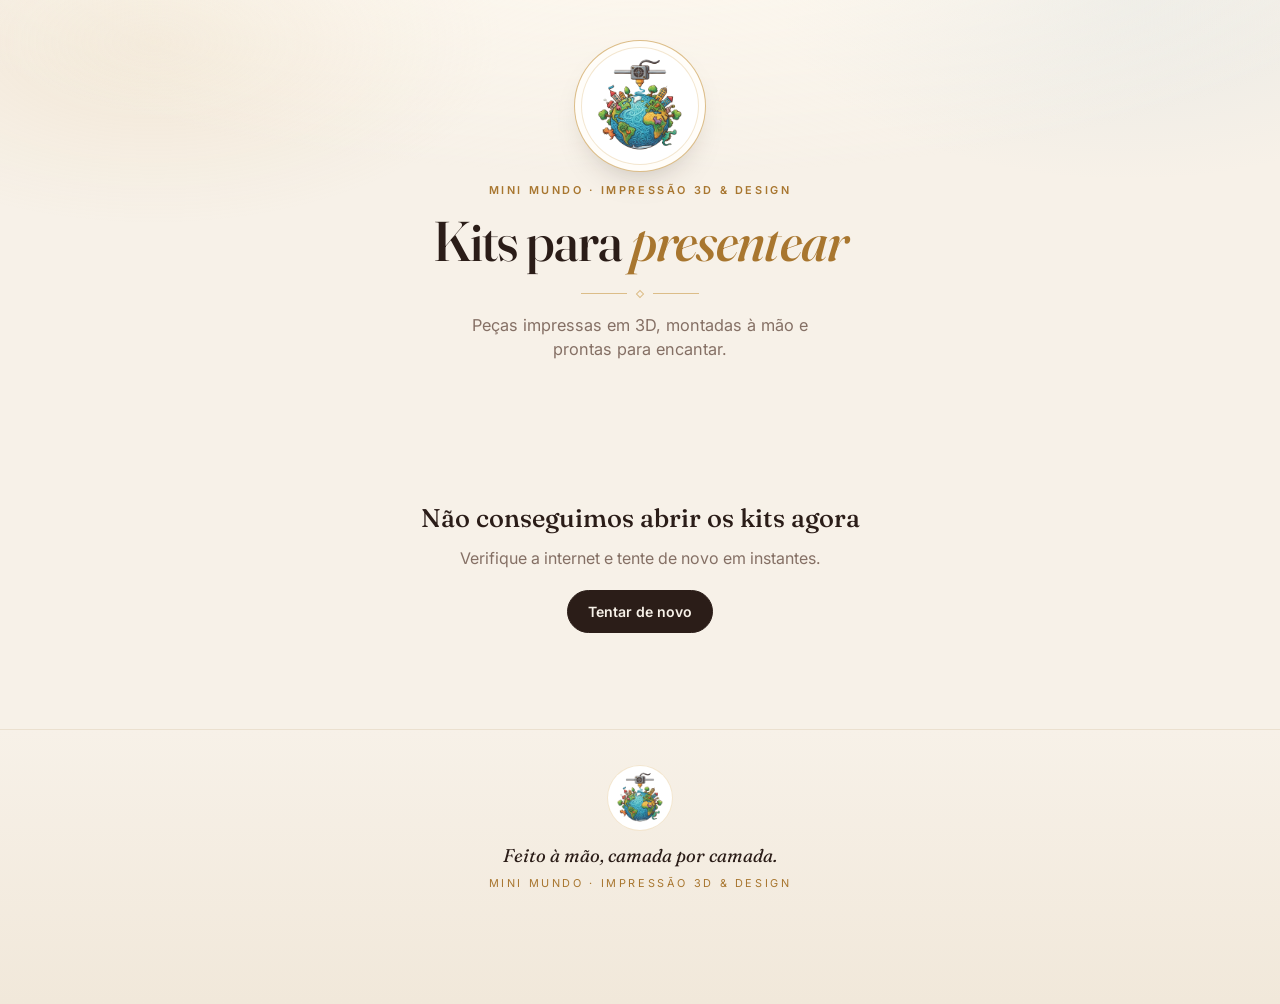
==== kits.html @ 67ff65b9 "kits" ====
<!DOCTYPE html>
<html lang="pt-br">
<head>
    <meta charset="UTF-8">
    <meta name="viewport" content="width=device-width, initial-scale=1, viewport-fit=cover">
    <title>Kits Mini Mundo | Presentes impressos em 3D</title>
    <meta name="description" content="Kits de presente e festa com peças impressas em 3D, montados à mão pela Mini Mundo. Veja as fotos, o que vem em cada kit e os preços.">
    <meta property="og:type" content="website">
    <meta property="og:title" content="Kits Mini Mundo">
    <meta property="og:description" content="Presentes e festas com peças impressas em 3D. Veja as fotos e os preços.">
    <meta property="og:image" content="https://minimundo.vivainteligente.net/logo.jpg">
    <meta name="theme-color" content="#f7f1e8">
    <link rel="icon" href="logo.png">
    <link rel="apple-touch-icon" href="apple-touch-icon.png">
    <link rel="preconnect" href="https://fonts.googleapis.com">
    <link rel="preconnect" href="https://fonts.gstatic.com" crossorigin>
    <link href="https://fonts.googleapis.com/css2?family=Fraunces:ital,opsz,wght@0,9..144,400;0,9..144,500;0,9..144,600;1,9..144,400;1,9..144,500&family=Inter:wght@400;500;600;700&display=swap" rel="stylesheet">
    <style>
        :root {
            --creme:#f7f1e8; --papel:#fffdf9; --cacau:#2b1d18; --cacau-2:#4a3329; --texto:#3d2e27; --suave:#857065;
            --ouro:#a8762f; --ouro-2:#dcbd88; --ouro-3:#f3e6cf; --linha:#ebe0cf; --verde:#2e6b4c; --verde-bg:#e4f1e9;
            --sombra:0 1px 2px rgba(43,29,24,.05), 0 18px 40px -18px rgba(43,29,24,.22);
            --serif:'Fraunces', Georgia, 'Times New Roman', serif; --sans:'Inter', system-ui, -apple-system, 'Segoe UI', sans-serif;
        }
        * { box-sizing:border-box; }
        html { -webkit-text-size-adjust:100%; text-size-adjust:100%; }
        body { margin:0; font-family:var(--sans); color:var(--texto); background:var(--creme); line-height:1.5; -webkit-font-smoothing:antialiased; overflow-x:clip; }
        img { display:block; max-width:100%; }
        button { font-family:inherit; }
        a { color:inherit; }

        /* Topo */
        .hero { position:relative; text-align:center; padding:calc(48px + env(safe-area-inset-top)) 20px 36px; background:
            radial-gradient(1200px 420px at 50% -120px, #fffaf1 0%, rgba(255,250,241,0) 70%),
            radial-gradient(500px 260px at 12% 10%, rgba(220,189,136,.18), transparent 70%),
            radial-gradient(500px 260px at 88% 0%, rgba(120,170,200,.10), transparent 70%); }
        .logo { width:116px; height:116px; margin:0 auto 18px; border-radius:50%; background:#fff; padding:8px; object-fit:contain; box-shadow:0 0 0 1px var(--ouro-3), 0 0 0 7px var(--papel), 0 0 0 8px var(--ouro-2), 0 16px 34px -12px rgba(43,29,24,.35); }
        .sobre { margin:0 0 14px; font-size:.68rem; font-weight:600; letter-spacing:.24em; text-transform:uppercase; color:var(--ouro); }
        .hero h1 { margin:0 auto; max-width:16ch; font-family:var(--serif); font-weight:500; font-size:clamp(2.1rem, 7vw, 3.5rem); line-height:1.04; letter-spacing:-.015em; color:var(--cacau); font-variation-settings:'opsz' 144; }
        .hero h1 em { font-style:italic; color:var(--ouro); }
        .divisor { display:flex; align-items:center; justify-content:center; gap:10px; margin:20px auto 16px; color:var(--ouro-2); }
        .divisor::before, .divisor::after { content:''; width:46px; height:1px; background:currentColor; }
        .divisor i { width:6px; height:6px; border:1px solid currentColor; transform:rotate(45deg); }
        .lead { margin:0 auto; max-width:36ch; font-size:1.02rem; color:var(--suave); }
        .hero-bt { display:flex; justify-content:center; flex-wrap:wrap; gap:10px; margin-top:24px; }
        .pilula { display:inline-flex; align-items:center; gap:8px; text-decoration:none; font-weight:600; font-size:.88rem; padding:12px 20px; border-radius:999px; border:1px solid var(--cacau); background:var(--cacau); color:var(--creme); transition:transform .15s, background .15s; }
        .pilula:hover { transform:translateY(-1px); background:var(--cacau-2); }
        .pilula.clara { background:transparent; color:var(--cacau); border-color:var(--ouro-2); }
        .pilula.clara:hover { background:var(--papel); }
        .pilula svg { width:18px; height:18px; flex-shrink:0; }

        /* Filtros */
        .filtros { position:sticky; top:0; z-index:20; background:rgba(247,241,232,.86); backdrop-filter:blur(12px); -webkit-backdrop-filter:blur(12px); border-bottom:1px solid transparent; transition:border-color .2s; }
        .filtros.colado { border-bottom-color:var(--linha); }
        .filtros-in { max-width:1180px; margin:0 auto; padding:12px 20px; display:flex; gap:8px; overflow-x:auto; scrollbar-width:none; }
        .filtros-in::-webkit-scrollbar { display:none; }
        .chip { flex-shrink:0; border:1px solid var(--linha); background:var(--papel); color:var(--cacau-2); font-size:.84rem; font-weight:600; padding:9px 16px; border-radius:999px; cursor:pointer; white-space:nowrap; transition:all .15s; }
        .chip:hover { border-color:var(--ouro-2); }
        .chip.on { background:var(--cacau); border-color:var(--cacau); color:var(--creme); }
        .chip small { font-weight:500; opacity:.7; margin-left:4px; }

        /* Kits */
        main { max-width:1180px; margin:0 auto; padding:22px 20px 40px; }
        .grade { display:grid; grid-template-columns:repeat(auto-fit, minmax(320px, 372px)); justify-content:center; gap:28px; }
        .grade > * { min-width:0; }
        .kit { background:var(--papel); border:1px solid var(--linha); border-radius:26px; overflow:hidden; box-shadow:var(--sombra); display:flex; flex-direction:column; transition:transform .25s, box-shadow .25s; scroll-margin-top:84px; }
        @media (hover:hover) { .kit:hover { transform:translateY(-3px); box-shadow:0 1px 2px rgba(43,29,24,.05), 0 26px 50px -20px rgba(43,29,24,.3); } }
        .kit.destaque { box-shadow:0 0 0 3px var(--ouro-2), var(--sombra); }
        .fotos { position:relative; aspect-ratio:1 / 1; background:var(--ouro-3); }
        .trilho { display:flex; height:100%; overflow-x:auto; scroll-snap-type:x mandatory; scrollbar-width:none; }
        .trilho::-webkit-scrollbar { display:none; }
        .foto { flex:0 0 100%; height:100%; scroll-snap-align:center; border:none; padding:0; background:none; cursor:zoom-in; }
        .foto img { width:100%; height:100%; object-fit:cover; }
        .sem-foto { display:flex; align-items:center; justify-content:center; height:100%; }
        .sem-foto img { width:44%; opacity:.9; }
        .selo { position:absolute; top:14px; left:14px; display:inline-flex; align-items:center; gap:7px; font-size:.72rem; font-weight:600; letter-spacing:.02em; padding:7px 12px; border-radius:999px; background:rgba(255,253,249,.92); backdrop-filter:blur(6px); -webkit-backdrop-filter:blur(6px); color:var(--ouro); box-shadow:0 2px 10px rgba(43,29,24,.12); }
        .selo::before { content:''; width:7px; height:7px; border-radius:50%; background:currentColor; }
        .selo.pronta { color:var(--verde); }
        .pontos { position:absolute; left:0; right:0; bottom:12px; display:flex; justify-content:center; gap:6px; pointer-events:none; }
        .pontos i { width:6px; height:6px; border-radius:50%; background:rgba(255,255,255,.6); box-shadow:0 0 0 1px rgba(43,29,24,.12); transition:all .2s; }
        .pontos i.on { width:18px; border-radius:6px; background:#fff; }
        .seta { position:absolute; top:50%; transform:translateY(-50%); width:38px; height:38px; border-radius:50%; border:none; background:rgba(255,253,249,.9); color:var(--cacau); display:none; align-items:center; justify-content:center; cursor:pointer; box-shadow:0 2px 10px rgba(43,29,24,.15); }
        .seta svg { width:18px; height:18px; }
        .seta.esq { left:12px; } .seta.dir { right:12px; }
        @media (hover:hover) { .fotos:hover .seta { display:flex; } }
        .corpo { padding:22px 22px 22px; display:flex; flex-direction:column; flex:1; }
        .cat { margin:0 0 6px; font-size:.68rem; font-weight:600; letter-spacing:.2em; text-transform:uppercase; color:var(--ouro); }
        .kit h2 { margin:0; font-family:var(--serif); font-weight:500; font-size:1.55rem; line-height:1.15; color:var(--cacau); letter-spacing:-.01em; }
        .desc { margin:10px 0 0; font-size:.93rem; color:var(--suave); }
        .vem { margin-top:18px; }
        .vem-rot { display:block; font-size:.68rem; font-weight:600; letter-spacing:.2em; text-transform:uppercase; color:var(--cacau-2); margin-bottom:10px; }
        .vem ul { list-style:none; margin:0; padding:0; display:grid; gap:9px; }
        .vem li { display:flex; align-items:center; gap:11px; font-size:.9rem; color:var(--texto); }
        .vem li img { width:38px; height:38px; border-radius:50%; object-fit:cover; flex-shrink:0; background:var(--ouro-3); box-shadow:0 0 0 1px var(--linha), 0 0 0 3px var(--papel); }
        .vem li b { font-family:var(--serif); font-weight:600; color:var(--ouro); margin-right:3px; }
        .rodape { margin-top:auto; padding-top:20px; }
        .rodape-in { border-top:1px solid var(--linha); padding-top:18px; display:flex; align-items:flex-end; justify-content:space-between; gap:14px; flex-wrap:wrap; }
        .preco { display:flex; flex-direction:column; gap:2px; }
        .preco s { font-size:.8rem; color:var(--suave); }
        .preco strong { font-family:var(--serif); font-weight:500; font-size:1.85rem; line-height:1; color:var(--cacau); font-variant-numeric:lining-nums; }
        .preco .consulta { font-family:var(--serif); font-style:italic; font-size:1.25rem; color:var(--cacau); }
        .economia { align-self:flex-start; margin-top:6px; font-size:.72rem; font-weight:600; color:var(--verde); background:var(--verde-bg); padding:4px 10px; border-radius:999px; }
        .acoes { display:flex; gap:8px; }
        .btn-pedir { display:inline-flex; align-items:center; justify-content:center; gap:8px; text-decoration:none; background:var(--cacau); color:var(--creme); font-weight:600; font-size:.9rem; padding:13px 20px; border-radius:999px; transition:background .15s, transform .15s; }
        .btn-pedir:hover { background:var(--cacau-2); transform:translateY(-1px); }
        .btn-pedir svg { width:18px; height:18px; }
        .btn-share { width:48px; height:48px; flex-shrink:0; border-radius:50%; border:1px solid var(--ouro-2); background:transparent; color:var(--cacau); display:inline-flex; align-items:center; justify-content:center; cursor:pointer; transition:background .15s; }
        .btn-share:hover { background:var(--ouro-3); }
        .btn-share svg { width:19px; height:19px; }

        /* Carregando, vazio e erro */
        .esqueleto { border-radius:26px; overflow:hidden; background:var(--papel); border:1px solid var(--linha); }
        .esqueleto div { background:linear-gradient(90deg, var(--ouro-3) 0%, #fbf4e8 50%, var(--ouro-3) 100%); background-size:200% 100%; animation:brilho 1.4s infinite linear; }
        .esqueleto .e-foto { aspect-ratio:1 / 1; }
        .esqueleto .e-linha { height:14px; margin:18px 22px 0; border-radius:8px; }
        .esqueleto .e-linha.curta { width:45%; margin-bottom:24px; }
        @keyframes brilho { to { background-position:-200% 0; } }
        .aviso { text-align:center; padding:56px 20px; color:var(--suave); }
        .aviso h3 { font-family:var(--serif); font-weight:500; font-size:1.6rem; color:var(--cacau); margin:0 0 8px; }
        .aviso p { margin:0 0 20px; }

        footer { text-align:center; padding:36px 20px calc(96px + env(safe-area-inset-bottom)); border-top:1px solid var(--linha); background:linear-gradient(var(--creme), #f1e8da); }
        footer img { width:64px; height:64px; margin:0 auto 12px; border-radius:50%; background:#fff; padding:5px; object-fit:contain; box-shadow:0 0 0 1px var(--ouro-3); }
        footer .frase { font-family:var(--serif); font-style:italic; font-size:1.15rem; color:var(--cacau); margin:0 0 6px; }
        footer .marca { font-size:.68rem; letter-spacing:.24em; text-transform:uppercase; color:var(--ouro); margin:0; }
        footer .links { display:flex; justify-content:center; gap:18px; margin-top:16px; font-size:.86rem; font-weight:600; }
        footer .links a { text-decoration:none; color:var(--cacau-2); border-bottom:1px solid var(--ouro-2); padding-bottom:1px; }

        .zap-flutuante { position:fixed; right:18px; bottom:calc(18px + env(safe-area-inset-bottom)); z-index:30; width:58px; height:58px; border-radius:50%; background:#25d366; color:#fff; display:flex; align-items:center; justify-content:center; box-shadow:0 10px 26px -6px rgba(37,211,102,.55), 0 2px 6px rgba(0,0,0,.15); transition:transform .15s; }
        .zap-flutuante:hover { transform:scale(1.05); }
        .zap-flutuante svg { width:30px; height:30px; }
        .zap-flutuante[hidden] { display:none; }
        .toast { position:fixed; left:50%; bottom:calc(92px + env(safe-area-inset-bottom)); transform:translate(-50%, 20px); background:var(--cacau); color:var(--creme); font-size:.88rem; font-weight:500; padding:12px 20px; border-radius:999px; opacity:0; pointer-events:none; transition:all .25s; z-index:40; white-space:nowrap; }
        .toast.on { opacity:1; transform:translate(-50%, 0); }

        @media (max-width:640px) {
            .hero { padding-top:calc(36px + env(safe-area-inset-top)); padding-bottom:28px; }
            .logo { width:96px; height:96px; }
            .filtros-in { padding:10px 16px; }
            main { padding:18px 16px 32px; }
            .grade { grid-template-columns:minmax(0, 1fr); gap:20px; }
            .corpo { padding:20px 18px 18px; }
            .kit h2 { font-size:1.4rem; }
            .acoes { width:100%; }
            .btn-pedir { flex:1; }
        }
        @media (prefers-reduced-motion:reduce) { *, *::before, *::after { transition:none !important; animation:none !important; scroll-behavior:auto !important; } }
    </style>
</head>
<body>
    <header class="hero">
        <img class="logo" src="logo.png" alt="Mini Mundo" onerror="this.src='logo.jpg'">
        <p class="sobre">Mini Mundo · Impressão 3D &amp; Design</p>
        <h1 id="titulo">Kits para <em>presentear</em></h1>
        <div class="divisor" aria-hidden="true"><i></i></div>
        <p class="lead" id="texto">Peças impressas em 3D, montadas à mão e prontas para encantar.</p>
        <div class="hero-bt" id="hero-bt"></div>
    </header>
    <nav class="filtros" id="filtros" aria-label="Filtrar kits" hidden><div class="filtros-in" id="filtros-in"></div></nav>
    <main>
        <div class="grade" id="grade">
            <div class="esqueleto"><div class="e-foto"></div><div class="e-linha"></div><div class="e-linha curta"></div></div>
            <div class="esqueleto"><div class="e-foto"></div><div class="e-linha"></div><div class="e-linha curta"></div></div>
            <div class="esqueleto"><div class="e-foto"></div><div class="e-linha"></div><div class="e-linha curta"></div></div>
        </div>
        <div class="aviso" id="aviso" hidden></div>
    </main>
    <footer>
        <img src="logo.png" alt="" onerror="this.src='logo.jpg'">
        <p class="frase">Feito à mão, camada por camada.</p>
        <p class="marca">Mini Mundo · Impressão 3D &amp; Design</p>
        <div class="links" id="rodape-links"></div>
    </footer>
    <a class="zap-flutuante" id="zap-flutuante" target="_blank" rel="noopener" aria-label="Falar no WhatsApp" hidden></a>
    <div class="toast" id="toast" role="status" aria-live="polite"></div>

<script src="galeria.js?v=5.6.0"></script>
<script>
    // Página de kits para clientes. Os dados vêm do servidor (ação pública "kits_publicos"): só nome,
    // texto, preço, fotos e peças de cada kit. Para testar: localStorage.setItem('mm_api_url', 'http://localhost:8100/mmapi/api')
    const API = localStorage.getItem('mm_api_url') || 'https://bdfernando.alwaysdata.net/mmapi/api';
    const $ = id => document.getElementById(id);
    const esc = s => String(s ?? '').replace(/[&<>"']/g, c => ({ '&': '&amp;', '<': '&lt;', '>': '&gt;', '"': '&quot;', "'": '&#39;' }[c]));
    const real = v => Number(v).toLocaleString('pt-BR', { style: 'currency', currency: 'BRL' });
    const zap = (tel, txt) => { let n = String(tel || '').replace(/\D/g, ''); if (n && n.length <= 11) n = '55' + n; return n ? `https://wa.me/${n}?text=${encodeURIComponent(txt)}` : ''; };
    const linkKit = id => `${location.origin}${location.pathname}${id ? '?k=' + id : ''}`;
    const IC = {
        zap: '<svg viewBox="0 0 24 24" fill="currentColor" aria-hidden="true"><path d="M12.04 2C6.58 2 2.13 6.45 2.13 11.91c0 1.75.46 3.45 1.32 4.95L2.05 22l5.25-1.38a9.9 9.9 0 0 0 4.74 1.21h.01c5.46 0 9.9-4.45 9.9-9.91A9.85 9.85 0 0 0 12.04 2Zm5.8 14.13c-.25.69-1.44 1.32-1.98 1.37-.5.05-.98.24-3.32-.69-2.8-1.1-4.58-3.97-4.72-4.15-.14-.19-1.13-1.5-1.13-2.87 0-1.36.71-2.03.97-2.31.25-.28.55-.35.73-.35l.53.01c.17 0 .4-.06.62.48.25.6.85 2.06.92 2.21.08.15.12.32.03.51-.1.19-.14.31-.28.48-.14.16-.3.37-.42.49-.14.14-.29.29-.12.57.16.28.73 1.2 1.57 1.95 1.08.96 1.99 1.26 2.27 1.4.28.14.45.12.61-.07.17-.19.71-.83.9-1.11.19-.28.37-.23.63-.14.25.09 1.62.76 1.9.9.28.14.46.21.53.33.07.11.07.66-.18 1.35Z"/></svg>',
        insta: '<svg viewBox="0 0 24 24" fill="none" stroke="currentColor" stroke-width="1.8" aria-hidden="true"><rect x="3" y="3" width="18" height="18" rx="5"/><circle cx="12" cy="12" r="4"/><circle cx="17.5" cy="6.5" r="1" fill="currentColor"/></svg>',
        share: '<svg viewBox="0 0 24 24" fill="none" stroke="currentColor" stroke-width="1.8" stroke-linecap="round" stroke-linejoin="round" aria-hidden="true"><path d="M12 3v12"/><path d="m7 8 5-5 5 5"/><path d="M5 13v5a3 3 0 0 0 3 3h8a3 3 0 0 0 3-3v-5"/></svg>',
        esq: '<svg viewBox="0 0 24 24" fill="none" stroke="currentColor" stroke-width="2" stroke-linecap="round" aria-hidden="true"><path d="m15 6-6 6 6 6"/></svg>',
        dir: '<svg viewBox="0 0 24 24" fill="none" stroke="currentColor" stroke-width="2" stroke-linecap="round" aria-hidden="true"><path d="m9 6 6 6-6 6"/></svg>'
    };
    let LOJA = {}, KITS = [], FILTRO = 'todos';
    const pedidoTexto = k => `Olá! Vi o *${k.nome}*${k.preco ? ` (${real(k.preco)})` : ''} na página de kits da Mini Mundo e quero fazer um pedido.\n${linkKit(k.id)}`;
    const instaLink = s => { s = String(s || '').trim(); if (!s) return ''; return /^https?:\/\//i.test(s) ? s : `https://instagram.com/${s.replace(/^@/, '').replace(/^instagram\.com\//i, '')}`; };

    function toast(msg) { const t = $('toast'); t.textContent = msg; t.classList.add('on'); clearTimeout(t._t); t._t = setTimeout(() => t.classList.remove('on'), 2400); }

    async function carregar() {
        try {
            const r = await (await fetch(API, { method: 'POST', body: JSON.stringify({ acao: 'kits_publicos' }) })).json();
            if (!r.sucesso) throw new Error(r.erro || 'erro');
            LOJA = r.loja || {}; KITS = (r.kits || []).sort((a, b) => (b.pronta_entrega - a.pronta_entrega) || a.nome.localeCompare(b.nome, 'pt-BR'));
            montarTopo(); montarFiltros(); renderizar(); destacarDoLink();
        } catch (e) {
            $('grade').innerHTML = '';
            $('aviso').hidden = false;
            $('aviso').innerHTML = `<h3>Não conseguimos abrir os kits agora</h3><p>Verifique a internet e tente de novo em instantes.</p><button class="pilula" onclick="location.reload()">Tentar de novo</button>`;
        }
    }
    function montarTopo() {
        if (LOJA.titulo) { $('titulo').textContent = LOJA.titulo; document.title = `${LOJA.titulo} | Mini Mundo`; }
        if (LOJA.texto) $('texto').textContent = LOJA.texto;
        const z = zap(LOJA.whatsapp, 'Olá! Vim pela página de kits da Mini Mundo.'), ig = instaLink(LOJA.instagram);
        $('hero-bt').innerHTML = (z ? `<a class="pilula" href="${esc(z)}" target="_blank" rel="noopener">${IC.zap} Fale com a gente</a>` : '') + (ig ? `<a class="pilula clara" href="${esc(ig)}" target="_blank" rel="noopener">${IC.insta} Instagram</a>` : '');
        $('rodape-links').innerHTML = (z ? `<a href="${esc(z)}" target="_blank" rel="noopener">WhatsApp</a>` : '') + (ig ? `<a href="${esc(ig)}" target="_blank" rel="noopener">Instagram</a>` : '');
        if (z) { $('zap-flutuante').href = z; $('zap-flutuante').innerHTML = IC.zap; $('zap-flutuante').hidden = false; }
    }
    // Filtros: só aparecem quando ajudam (mais de 3 kits, ou categorias diferentes)
    function montarFiltros() {
        const cats = [...new Set(KITS.map(k => k.categoria).filter(Boolean))].sort((a, b) => a.localeCompare(b, 'pt-BR'));
        const prontos = KITS.filter(k => k.pronta_entrega).length;
        const ops = [['todos', 'Todos', KITS.length]];
        if (prontos && prontos < KITS.length) ops.push(['pronta', 'Pronta entrega', prontos]);
        if (cats.length > 1) cats.forEach(c => ops.push(['c:' + c, c, KITS.filter(k => k.categoria === c).length]));
        if (ops.length < 2) return;
        $('filtros').hidden = false;
        $('filtros-in').innerHTML = ops.map(([v, r, n]) => `<button class="chip ${v === FILTRO ? 'on' : ''}" data-v="${esc(v)}">${esc(r)}<small>${n}</small></button>`).join('');
        $('filtros-in').querySelectorAll('.chip').forEach(b => b.onclick = () => { FILTRO = b.dataset.v; montarFiltros(); renderizar(); window.scrollTo({ top: $('filtros').offsetTop, behavior: 'smooth' }); });
    }
    function renderizar() {
        const lista = KITS.filter(k => FILTRO === 'todos' || (FILTRO === 'pronta' ? k.pronta_entrega : 'c:' + k.categoria === FILTRO));
        if (!KITS.length) {
            const z = zap(LOJA.whatsapp, 'Olá! Vim pela página de kits da Mini Mundo. Quero montar um kit.');
            $('grade').innerHTML = ''; $('aviso').hidden = false;
            $('aviso').innerHTML = `<h3>Novos kits chegando em breve</h3><p>Enquanto isso, que tal montar um kit do seu jeito?</p>${z ? `<a class="pilula" href="${esc(z)}" target="_blank" rel="noopener">${IC.zap} Conversar no WhatsApp</a>` : ''}`;
            return;
        }
        $('grade').innerHTML = lista.map(k => {
            const i = KITS.indexOf(k), fotos = k.fotos || [], z = zap(LOJA.whatsapp, pedidoTexto(k));
            const economia = k.separadas && k.preco ? k.separadas - k.preco : 0;
            return `<article class="kit" id="kit-${k.id}">
                <div class="fotos">
                    ${fotos.length ? `<div class="trilho" data-i="${i}">${fotos.map((f, j) => `<button class="foto" type="button" onclick="verFotos(${i}, ${j})" aria-label="Ver foto ${j + 1} de ${esc(k.nome)}"><img src="${esc(f)}" alt="${esc(k.nome)}" loading="${i < 2 && !j ? 'eager' : 'lazy'}" onerror="this.src='logo.png'"></button>`).join('')}</div>`
                        : '<div class="sem-foto"><img src="logo.png" alt=""></div>'}
                    <span class="selo ${k.pronta_entrega ? 'pronta' : ''}">${k.pronta_entrega ? 'Pronta entrega' : 'Sob encomenda'}</span>
                    ${fotos.length > 1 ? `<button class="seta esq" type="button" aria-label="Foto anterior" onclick="passar(${i}, -1)">${IC.esq}</button><button class="seta dir" type="button" aria-label="Próxima foto" onclick="passar(${i}, 1)">${IC.dir}</button>
                        <div class="pontos" id="pontos-${i}">${fotos.map((_, j) => `<i class="${j ? '' : 'on'}"></i>`).join('')}</div>` : ''}
                </div>
                <div class="corpo">
                    ${k.categoria ? `<p class="cat">${esc(k.categoria)}</p>` : ''}
                    <h2>${esc(k.nome)}</h2>
                    ${k.descricao ? `<p class="desc">${esc(k.descricao)}</p>` : ''}
                    <div class="vem"><span class="vem-rot">Vem no kit</span>
                        <ul>${(k.itens || []).map(it => `<li><img src="${esc(it.foto || 'logo.png')}" alt="" loading="lazy" onerror="this.src='logo.png'"><span><b>${it.qtd}×</b> ${esc(it.nome)}</span></li>`).join('')}</ul></div>
                    <div class="rodape"><div class="rodape-in">
                        <div class="preco">${k.preco ? `${economia > 0 ? `<s>Separadas: ${real(k.separadas)}</s>` : ''}<strong>${real(k.preco)}</strong>${economia > 0 ? `<span class="economia">Você economiza ${real(economia)}</span>` : ''}` : '<span class="consulta">Sob consulta</span>'}</div>
                        <div class="acoes">${z ? `<a class="btn-pedir" href="${esc(z)}" target="_blank" rel="noopener">${IC.zap} Quero este kit</a>` : ''}<button class="btn-share" type="button" onclick="compartilhar(${i})" aria-label="Compartilhar ${esc(k.nome)}">${IC.share}</button></div>
                    </div></div>
                </div></article>`;
        }).join('');
        // Bolinhas embaixo das fotos acompanham o deslizar
        document.querySelectorAll('.trilho').forEach(t => t.addEventListener('scroll', () => {
            const n = Math.round(t.scrollLeft / t.clientWidth), p = $('pontos-' + t.dataset.i);
            if (p) [...p.children].forEach((b, j) => b.classList.toggle('on', j === n));
        }, { passive: true }));
    }
    function passar(i, d) { const t = document.querySelector(`.trilho[data-i="${i}"]`); if (t) t.scrollBy({ left: d * t.clientWidth, behavior: 'smooth' }); }
    function verFotos(i, j) { const k = KITS[i]; if (k && k.fotos.length) abrirGaleria({ fotos: k.fotos, indice: j, titulo: k.nome }); }
    async function compartilhar(i) {
        const k = KITS[i]; if (!k) return;
        const url = linkKit(k.id), texto = `${k.nome}${k.preco ? ` por ${real(k.preco)}` : ''} · Mini Mundo`;
        if (navigator.share) { try { await navigator.share({ title: k.nome, text: texto, url }); return; } catch (e) { if (e.name === 'AbortError') return; } }
        try { await navigator.clipboard.writeText(url); toast('Link do kit copiado'); } catch (e) { prompt('Copie o link do kit:', url); }
    }
    // Link de um kit (kits.html?k=12): rola até ele e destaca
    function destacarDoLink() {
        const id = new URLSearchParams(location.search).get('k'); if (!id) return;
        const k = KITS.find(x => String(x.id) === id), el = $('kit-' + id); if (!k || !el) return;
        document.title = `${k.nome} | Mini Mundo`;
        el.classList.add('destaque');
        setTimeout(() => el.scrollIntoView({ behavior: 'smooth', block: 'start' }), 250);
    }
    const obs = new IntersectionObserver(([e]) => $('filtros').classList.toggle('colado', !e.isIntersecting));
    obs.observe($('hero-bt'));
    carregar();
</script>
</body>
</html>
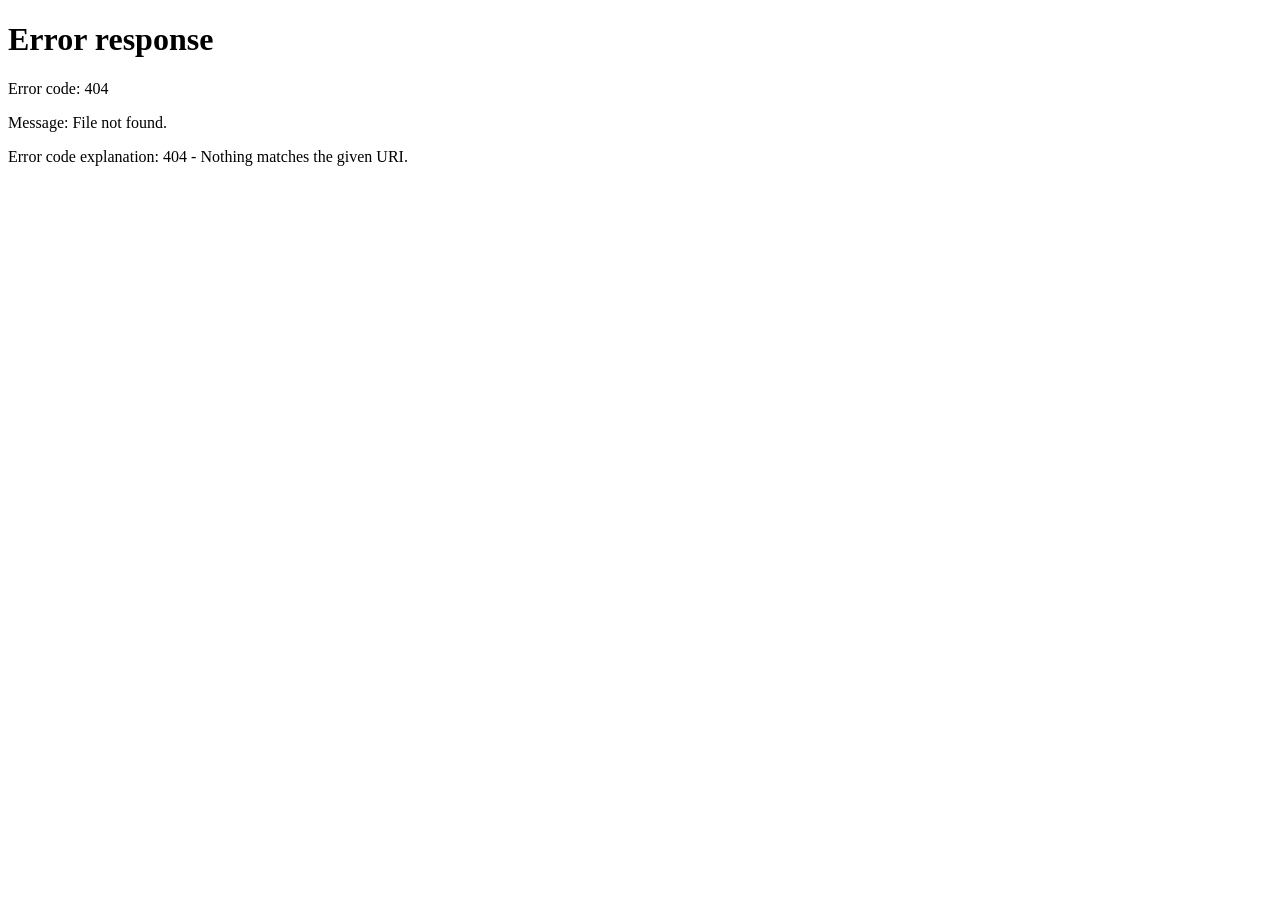
==== commit bd2aac9d: "kit 2" ====
--- a/kits.html
+++ b/kits.html
@@ -2,289 +2,16 @@
 <html lang="pt-br">
 <head>
     <meta charset="UTF-8">
-    <meta name="viewport" content="width=device-width, initial-scale=1, viewport-fit=cover">
-    <title>Kits Mini Mundo | Presentes impressos em 3D</title>
-    <meta name="description" content="Kits de presente e festa com peças impressas em 3D, montados à mão pela Mini Mundo. Veja as fotos, o que vem em cada kit e os preços.">
-    <meta property="og:type" content="website">
-    <meta property="og:title" content="Kits Mini Mundo">
-    <meta property="og:description" content="Presentes e festas com peças impressas em 3D. Veja as fotos e os preços.">
+    <meta name="viewport" content="width=device-width, initial-scale=1">
+    <title>Mini Mundo | Coleções</title>
+    <meta property="og:title" content="Mini Mundo · Presentes impressos em 3D">
     <meta property="og:image" content="https://minimundo.vivainteligente.net/logo.jpg">
-    <meta name="theme-color" content="#f7f1e8">
-    <link rel="icon" href="logo.png">
-    <link rel="apple-touch-icon" href="apple-touch-icon.png">
-    <link rel="preconnect" href="https://fonts.googleapis.com">
-    <link rel="preconnect" href="https://fonts.gstatic.com" crossorigin>
-    <link href="https://fonts.googleapis.com/css2?family=Fraunces:ital,opsz,wght@0,9..144,400;0,9..144,500;0,9..144,600;1,9..144,400;1,9..144,500&family=Inter:wght@400;500;600;700&display=swap" rel="stylesheet">
-    <style>
-        :root {
-            --creme:#f7f1e8; --papel:#fffdf9; --cacau:#2b1d18; --cacau-2:#4a3329; --texto:#3d2e27; --suave:#857065;
-            --ouro:#a8762f; --ouro-2:#dcbd88; --ouro-3:#f3e6cf; --linha:#ebe0cf; --verde:#2e6b4c; --verde-bg:#e4f1e9;
-            --sombra:0 1px 2px rgba(43,29,24,.05), 0 18px 40px -18px rgba(43,29,24,.22);
-            --serif:'Fraunces', Georgia, 'Times New Roman', serif; --sans:'Inter', system-ui, -apple-system, 'Segoe UI', sans-serif;
-        }
-        * { box-sizing:border-box; }
-        html { -webkit-text-size-adjust:100%; text-size-adjust:100%; }
-        body { margin:0; font-family:var(--sans); color:var(--texto); background:var(--creme); line-height:1.5; -webkit-font-smoothing:antialiased; overflow-x:clip; }
-        img { display:block; max-width:100%; }
-        button { font-family:inherit; }
-        a { color:inherit; }
-
-        /* Topo */
-        .hero { position:relative; text-align:center; padding:calc(48px + env(safe-area-inset-top)) 20px 36px; background:
-            radial-gradient(1200px 420px at 50% -120px, #fffaf1 0%, rgba(255,250,241,0) 70%),
-            radial-gradient(500px 260px at 12% 10%, rgba(220,189,136,.18), transparent 70%),
-            radial-gradient(500px 260px at 88% 0%, rgba(120,170,200,.10), transparent 70%); }
-        .logo { width:116px; height:116px; margin:0 auto 18px; border-radius:50%; background:#fff; padding:8px; object-fit:contain; box-shadow:0 0 0 1px var(--ouro-3), 0 0 0 7px var(--papel), 0 0 0 8px var(--ouro-2), 0 16px 34px -12px rgba(43,29,24,.35); }
-        .sobre { margin:0 0 14px; font-size:.68rem; font-weight:600; letter-spacing:.24em; text-transform:uppercase; color:var(--ouro); }
-        .hero h1 { margin:0 auto; max-width:16ch; font-family:var(--serif); font-weight:500; font-size:clamp(2.1rem, 7vw, 3.5rem); line-height:1.04; letter-spacing:-.015em; color:var(--cacau); font-variation-settings:'opsz' 144; }
-        .hero h1 em { font-style:italic; color:var(--ouro); }
-        .divisor { display:flex; align-items:center; justify-content:center; gap:10px; margin:20px auto 16px; color:var(--ouro-2); }
-        .divisor::before, .divisor::after { content:''; width:46px; height:1px; background:currentColor; }
-        .divisor i { width:6px; height:6px; border:1px solid currentColor; transform:rotate(45deg); }
-        .lead { margin:0 auto; max-width:36ch; font-size:1.02rem; color:var(--suave); }
-        .hero-bt { display:flex; justify-content:center; flex-wrap:wrap; gap:10px; margin-top:24px; }
-        .pilula { display:inline-flex; align-items:center; gap:8px; text-decoration:none; font-weight:600; font-size:.88rem; padding:12px 20px; border-radius:999px; border:1px solid var(--cacau); background:var(--cacau); color:var(--creme); transition:transform .15s, background .15s; }
-        .pilula:hover { transform:translateY(-1px); background:var(--cacau-2); }
-        .pilula.clara { background:transparent; color:var(--cacau); border-color:var(--ouro-2); }
-        .pilula.clara:hover { background:var(--papel); }
-        .pilula svg { width:18px; height:18px; flex-shrink:0; }
-
-        /* Filtros */
-        .filtros { position:sticky; top:0; z-index:20; background:rgba(247,241,232,.86); backdrop-filter:blur(12px); -webkit-backdrop-filter:blur(12px); border-bottom:1px solid transparent; transition:border-color .2s; }
-        .filtros.colado { border-bottom-color:var(--linha); }
-        .filtros-in { max-width:1180px; margin:0 auto; padding:12px 20px; display:flex; gap:8px; overflow-x:auto; scrollbar-width:none; }
-        .filtros-in::-webkit-scrollbar { display:none; }
-        .chip { flex-shrink:0; border:1px solid var(--linha); background:var(--papel); color:var(--cacau-2); font-size:.84rem; font-weight:600; padding:9px 16px; border-radius:999px; cursor:pointer; white-space:nowrap; transition:all .15s; }
-        .chip:hover { border-color:var(--ouro-2); }
-        .chip.on { background:var(--cacau); border-color:var(--cacau); color:var(--creme); }
-        .chip small { font-weight:500; opacity:.7; margin-left:4px; }
-
-        /* Kits */
-        main { max-width:1180px; margin:0 auto; padding:22px 20px 40px; }
-        .grade { display:grid; grid-template-columns:repeat(auto-fit, minmax(320px, 372px)); justify-content:center; gap:28px; }
-        .grade > * { min-width:0; }
-        .kit { background:var(--papel); border:1px solid var(--linha); border-radius:26px; overflow:hidden; box-shadow:var(--sombra); display:flex; flex-direction:column; transition:transform .25s, box-shadow .25s; scroll-margin-top:84px; }
-        @media (hover:hover) { .kit:hover { transform:translateY(-3px); box-shadow:0 1px 2px rgba(43,29,24,.05), 0 26px 50px -20px rgba(43,29,24,.3); } }
-        .kit.destaque { box-shadow:0 0 0 3px var(--ouro-2), var(--sombra); }
-        .fotos { position:relative; aspect-ratio:1 / 1; background:var(--ouro-3); }
-        .trilho { display:flex; height:100%; overflow-x:auto; scroll-snap-type:x mandatory; scrollbar-width:none; }
-        .trilho::-webkit-scrollbar { display:none; }
-        .foto { flex:0 0 100%; height:100%; scroll-snap-align:center; border:none; padding:0; background:none; cursor:zoom-in; }
-        .foto img { width:100%; height:100%; object-fit:cover; }
-        .sem-foto { display:flex; align-items:center; justify-content:center; height:100%; }
-        .sem-foto img { width:44%; opacity:.9; }
-        .selo { position:absolute; top:14px; left:14px; display:inline-flex; align-items:center; gap:7px; font-size:.72rem; font-weight:600; letter-spacing:.02em; padding:7px 12px; border-radius:999px; background:rgba(255,253,249,.92); backdrop-filter:blur(6px); -webkit-backdrop-filter:blur(6px); color:var(--ouro); box-shadow:0 2px 10px rgba(43,29,24,.12); }
-        .selo::before { content:''; width:7px; height:7px; border-radius:50%; background:currentColor; }
-        .selo.pronta { color:var(--verde); }
-        .pontos { position:absolute; left:0; right:0; bottom:12px; display:flex; justify-content:center; gap:6px; pointer-events:none; }
-        .pontos i { width:6px; height:6px; border-radius:50%; background:rgba(255,255,255,.6); box-shadow:0 0 0 1px rgba(43,29,24,.12); transition:all .2s; }
-        .pontos i.on { width:18px; border-radius:6px; background:#fff; }
-        .seta { position:absolute; top:50%; transform:translateY(-50%); width:38px; height:38px; border-radius:50%; border:none; background:rgba(255,253,249,.9); color:var(--cacau); display:none; align-items:center; justify-content:center; cursor:pointer; box-shadow:0 2px 10px rgba(43,29,24,.15); }
-        .seta svg { width:18px; height:18px; }
-        .seta.esq { left:12px; } .seta.dir { right:12px; }
-        @media (hover:hover) { .fotos:hover .seta { display:flex; } }
-        .corpo { padding:22px 22px 22px; display:flex; flex-direction:column; flex:1; }
-        .cat { margin:0 0 6px; font-size:.68rem; font-weight:600; letter-spacing:.2em; text-transform:uppercase; color:var(--ouro); }
-        .kit h2 { margin:0; font-family:var(--serif); font-weight:500; font-size:1.55rem; line-height:1.15; color:var(--cacau); letter-spacing:-.01em; }
-        .desc { margin:10px 0 0; font-size:.93rem; color:var(--suave); }
-        .vem { margin-top:18px; }
-        .vem-rot { display:block; font-size:.68rem; font-weight:600; letter-spacing:.2em; text-transform:uppercase; color:var(--cacau-2); margin-bottom:10px; }
-        .vem ul { list-style:none; margin:0; padding:0; display:grid; gap:9px; }
-        .vem li { display:flex; align-items:center; gap:11px; font-size:.9rem; color:var(--texto); }
-        .vem li img { width:38px; height:38px; border-radius:50%; object-fit:cover; flex-shrink:0; background:var(--ouro-3); box-shadow:0 0 0 1px var(--linha), 0 0 0 3px var(--papel); }
-        .vem li b { font-family:var(--serif); font-weight:600; color:var(--ouro); margin-right:3px; }
-        .rodape { margin-top:auto; padding-top:20px; }
-        .rodape-in { border-top:1px solid var(--linha); padding-top:18px; display:flex; align-items:flex-end; justify-content:space-between; gap:14px; flex-wrap:wrap; }
-        .preco { display:flex; flex-direction:column; gap:2px; }
-        .preco s { font-size:.8rem; color:var(--suave); }
-        .preco strong { font-family:var(--serif); font-weight:500; font-size:1.85rem; line-height:1; color:var(--cacau); font-variant-numeric:lining-nums; }
-        .preco .consulta { font-family:var(--serif); font-style:italic; font-size:1.25rem; color:var(--cacau); }
-        .economia { align-self:flex-start; margin-top:6px; font-size:.72rem; font-weight:600; color:var(--verde); background:var(--verde-bg); padding:4px 10px; border-radius:999px; }
-        .acoes { display:flex; gap:8px; }
-        .btn-pedir { display:inline-flex; align-items:center; justify-content:center; gap:8px; text-decoration:none; background:var(--cacau); color:var(--creme); font-weight:600; font-size:.9rem; padding:13px 20px; border-radius:999px; transition:background .15s, transform .15s; }
-        .btn-pedir:hover { background:var(--cacau-2); transform:translateY(-1px); }
-        .btn-pedir svg { width:18px; height:18px; }
-        .btn-share { width:48px; height:48px; flex-shrink:0; border-radius:50%; border:1px solid var(--ouro-2); background:transparent; color:var(--cacau); display:inline-flex; align-items:center; justify-content:center; cursor:pointer; transition:background .15s; }
-        .btn-share:hover { background:var(--ouro-3); }
-        .btn-share svg { width:19px; height:19px; }
-
-        /* Carregando, vazio e erro */
-        .esqueleto { border-radius:26px; overflow:hidden; background:var(--papel); border:1px solid var(--linha); }
-        .esqueleto div { background:linear-gradient(90deg, var(--ouro-3) 0%, #fbf4e8 50%, var(--ouro-3) 100%); background-size:200% 100%; animation:brilho 1.4s infinite linear; }
-        .esqueleto .e-foto { aspect-ratio:1 / 1; }
-        .esqueleto .e-linha { height:14px; margin:18px 22px 0; border-radius:8px; }
-        .esqueleto .e-linha.curta { width:45%; margin-bottom:24px; }
-        @keyframes brilho { to { background-position:-200% 0; } }
-        .aviso { text-align:center; padding:56px 20px; color:var(--suave); }
-        .aviso h3 { font-family:var(--serif); font-weight:500; font-size:1.6rem; color:var(--cacau); margin:0 0 8px; }
-        .aviso p { margin:0 0 20px; }
-
-        footer { text-align:center; padding:36px 20px calc(96px + env(safe-area-inset-bottom)); border-top:1px solid var(--linha); background:linear-gradient(var(--creme), #f1e8da); }
-        footer img { width:64px; height:64px; margin:0 auto 12px; border-radius:50%; background:#fff; padding:5px; object-fit:contain; box-shadow:0 0 0 1px var(--ouro-3); }
-        footer .frase { font-family:var(--serif); font-style:italic; font-size:1.15rem; color:var(--cacau); margin:0 0 6px; }
-        footer .marca { font-size:.68rem; letter-spacing:.24em; text-transform:uppercase; color:var(--ouro); margin:0; }
-        footer .links { display:flex; justify-content:center; gap:18px; margin-top:16px; font-size:.86rem; font-weight:600; }
-        footer .links a { text-decoration:none; color:var(--cacau-2); border-bottom:1px solid var(--ouro-2); padding-bottom:1px; }
-
-        .zap-flutuante { position:fixed; right:18px; bottom:calc(18px + env(safe-area-inset-bottom)); z-index:30; width:58px; height:58px; border-radius:50%; background:#25d366; color:#fff; display:flex; align-items:center; justify-content:center; box-shadow:0 10px 26px -6px rgba(37,211,102,.55), 0 2px 6px rgba(0,0,0,.15); transition:transform .15s; }
-        .zap-flutuante:hover { transform:scale(1.05); }
-        .zap-flutuante svg { width:30px; height:30px; }
-        .zap-flutuante[hidden] { display:none; }
-        .toast { position:fixed; left:50%; bottom:calc(92px + env(safe-area-inset-bottom)); transform:translate(-50%, 20px); background:var(--cacau); color:var(--creme); font-size:.88rem; font-weight:500; padding:12px 20px; border-radius:999px; opacity:0; pointer-events:none; transition:all .25s; z-index:40; white-space:nowrap; }
-        .toast.on { opacity:1; transform:translate(-50%, 0); }
-
-        @media (max-width:640px) {
-            .hero { padding-top:calc(36px + env(safe-area-inset-top)); padding-bottom:28px; }
-            .logo { width:96px; height:96px; }
-            .filtros-in { padding:10px 16px; }
-            main { padding:18px 16px 32px; }
-            .grade { grid-template-columns:minmax(0, 1fr); gap:20px; }
-            .corpo { padding:20px 18px 18px; }
-            .kit h2 { font-size:1.4rem; }
-            .acoes { width:100%; }
-            .btn-pedir { flex:1; }
-        }
-        @media (prefers-reduced-motion:reduce) { *, *::before, *::after { transition:none !important; animation:none !important; scroll-behavior:auto !important; } }
-    </style>
+    <!-- Endereço antigo da página de kits (v5.6): agora tudo fica em loja -->
+    <meta http-equiv="refresh" content="0; url=loja">
+    <script>location.replace('loja');</script>
 </head>
-<body>
-    <header class="hero">
-        <img class="logo" src="logo.png" alt="Mini Mundo" onerror="this.src='logo.jpg'">
-        <p class="sobre">Mini Mundo · Impressão 3D &amp; Design</p>
-        <h1 id="titulo">Kits para <em>presentear</em></h1>
-        <div class="divisor" aria-hidden="true"><i></i></div>
-        <p class="lead" id="texto">Peças impressas em 3D, montadas à mão e prontas para encantar.</p>
-        <div class="hero-bt" id="hero-bt"></div>
-    </header>
-    <nav class="filtros" id="filtros" aria-label="Filtrar kits" hidden><div class="filtros-in" id="filtros-in"></div></nav>
-    <main>
-        <div class="grade" id="grade">
-            <div class="esqueleto"><div class="e-foto"></div><div class="e-linha"></div><div class="e-linha curta"></div></div>
-            <div class="esqueleto"><div class="e-foto"></div><div class="e-linha"></div><div class="e-linha curta"></div></div>
-            <div class="esqueleto"><div class="e-foto"></div><div class="e-linha"></div><div class="e-linha curta"></div></div>
-        </div>
-        <div class="aviso" id="aviso" hidden></div>
-    </main>
-    <footer>
-        <img src="logo.png" alt="" onerror="this.src='logo.jpg'">
-        <p class="frase">Feito à mão, camada por camada.</p>
-        <p class="marca">Mini Mundo · Impressão 3D &amp; Design</p>
-        <div class="links" id="rodape-links"></div>
-    </footer>
-    <a class="zap-flutuante" id="zap-flutuante" target="_blank" rel="noopener" aria-label="Falar no WhatsApp" hidden></a>
-    <div class="toast" id="toast" role="status" aria-live="polite"></div>
-
-<script src="galeria.js?v=5.6.0"></script>
-<script>
-    // Página de kits para clientes. Os dados vêm do servidor (ação pública "kits_publicos"): só nome,
-    // texto, preço, fotos e peças de cada kit. Para testar: localStorage.setItem('mm_api_url', 'http://localhost:8100/mmapi/api')
-    const API = localStorage.getItem('mm_api_url') || 'https://bdfernando.alwaysdata.net/mmapi/api';
-    const $ = id => document.getElementById(id);
-    const esc = s => String(s ?? '').replace(/[&<>"']/g, c => ({ '&': '&amp;', '<': '&lt;', '>': '&gt;', '"': '&quot;', "'": '&#39;' }[c]));
-    const real = v => Number(v).toLocaleString('pt-BR', { style: 'currency', currency: 'BRL' });
-    const zap = (tel, txt) => { let n = String(tel || '').replace(/\D/g, ''); if (n && n.length <= 11) n = '55' + n; return n ? `https://wa.me/${n}?text=${encodeURIComponent(txt)}` : ''; };
-    const linkKit = id => `${location.origin}${location.pathname}${id ? '?k=' + id : ''}`;
-    const IC = {
-        zap: '<svg viewBox="0 0 24 24" fill="currentColor" aria-hidden="true"><path d="M12.04 2C6.58 2 2.13 6.45 2.13 11.91c0 1.75.46 3.45 1.32 4.95L2.05 22l5.25-1.38a9.9 9.9 0 0 0 4.74 1.21h.01c5.46 0 9.9-4.45 9.9-9.91A9.85 9.85 0 0 0 12.04 2Zm5.8 14.13c-.25.69-1.44 1.32-1.98 1.37-.5.05-.98.24-3.32-.69-2.8-1.1-4.58-3.97-4.72-4.15-.14-.19-1.13-1.5-1.13-2.87 0-1.36.71-2.03.97-2.31.25-.28.55-.35.73-.35l.53.01c.17 0 .4-.06.62.48.25.6.85 2.06.92 2.21.08.15.12.32.03.51-.1.19-.14.31-.28.48-.14.16-.3.37-.42.49-.14.14-.29.29-.12.57.16.28.73 1.2 1.57 1.95 1.08.96 1.99 1.26 2.27 1.4.28.14.45.12.61-.07.17-.19.71-.83.9-1.11.19-.28.37-.23.63-.14.25.09 1.62.76 1.9.9.28.14.46.21.53.33.07.11.07.66-.18 1.35Z"/></svg>',
-        insta: '<svg viewBox="0 0 24 24" fill="none" stroke="currentColor" stroke-width="1.8" aria-hidden="true"><rect x="3" y="3" width="18" height="18" rx="5"/><circle cx="12" cy="12" r="4"/><circle cx="17.5" cy="6.5" r="1" fill="currentColor"/></svg>',
-        share: '<svg viewBox="0 0 24 24" fill="none" stroke="currentColor" stroke-width="1.8" stroke-linecap="round" stroke-linejoin="round" aria-hidden="true"><path d="M12 3v12"/><path d="m7 8 5-5 5 5"/><path d="M5 13v5a3 3 0 0 0 3 3h8a3 3 0 0 0 3-3v-5"/></svg>',
-        esq: '<svg viewBox="0 0 24 24" fill="none" stroke="currentColor" stroke-width="2" stroke-linecap="round" aria-hidden="true"><path d="m15 6-6 6 6 6"/></svg>',
-        dir: '<svg viewBox="0 0 24 24" fill="none" stroke="currentColor" stroke-width="2" stroke-linecap="round" aria-hidden="true"><path d="m9 6 6 6-6 6"/></svg>'
-    };
-    let LOJA = {}, KITS = [], FILTRO = 'todos';
-    const pedidoTexto = k => `Olá! Vi o *${k.nome}*${k.preco ? ` (${real(k.preco)})` : ''} na página de kits da Mini Mundo e quero fazer um pedido.\n${linkKit(k.id)}`;
-    const instaLink = s => { s = String(s || '').trim(); if (!s) return ''; return /^https?:\/\//i.test(s) ? s : `https://instagram.com/${s.replace(/^@/, '').replace(/^instagram\.com\//i, '')}`; };
-
-    function toast(msg) { const t = $('toast'); t.textContent = msg; t.classList.add('on'); clearTimeout(t._t); t._t = setTimeout(() => t.classList.remove('on'), 2400); }
-
-    async function carregar() {
-        try {
-            const r = await (await fetch(API, { method: 'POST', body: JSON.stringify({ acao: 'kits_publicos' }) })).json();
-            if (!r.sucesso) throw new Error(r.erro || 'erro');
-            LOJA = r.loja || {}; KITS = (r.kits || []).sort((a, b) => (b.pronta_entrega - a.pronta_entrega) || a.nome.localeCompare(b.nome, 'pt-BR'));
-            montarTopo(); montarFiltros(); renderizar(); destacarDoLink();
-        } catch (e) {
-            $('grade').innerHTML = '';
-            $('aviso').hidden = false;
-            $('aviso').innerHTML = `<h3>Não conseguimos abrir os kits agora</h3><p>Verifique a internet e tente de novo em instantes.</p><button class="pilula" onclick="location.reload()">Tentar de novo</button>`;
-        }
-    }
-    function montarTopo() {
-        if (LOJA.titulo) { $('titulo').textContent = LOJA.titulo; document.title = `${LOJA.titulo} | Mini Mundo`; }
-        if (LOJA.texto) $('texto').textContent = LOJA.texto;
-        const z = zap(LOJA.whatsapp, 'Olá! Vim pela página de kits da Mini Mundo.'), ig = instaLink(LOJA.instagram);
-        $('hero-bt').innerHTML = (z ? `<a class="pilula" href="${esc(z)}" target="_blank" rel="noopener">${IC.zap} Fale com a gente</a>` : '') + (ig ? `<a class="pilula clara" href="${esc(ig)}" target="_blank" rel="noopener">${IC.insta} Instagram</a>` : '');
-        $('rodape-links').innerHTML = (z ? `<a href="${esc(z)}" target="_blank" rel="noopener">WhatsApp</a>` : '') + (ig ? `<a href="${esc(ig)}" target="_blank" rel="noopener">Instagram</a>` : '');
-        if (z) { $('zap-flutuante').href = z; $('zap-flutuante').innerHTML = IC.zap; $('zap-flutuante').hidden = false; }
-    }
-    // Filtros: só aparecem quando ajudam (mais de 3 kits, ou categorias diferentes)
-    function montarFiltros() {
-        const cats = [...new Set(KITS.map(k => k.categoria).filter(Boolean))].sort((a, b) => a.localeCompare(b, 'pt-BR'));
-        const prontos = KITS.filter(k => k.pronta_entrega).length;
-        const ops = [['todos', 'Todos', KITS.length]];
-        if (prontos && prontos < KITS.length) ops.push(['pronta', 'Pronta entrega', prontos]);
-        if (cats.length > 1) cats.forEach(c => ops.push(['c:' + c, c, KITS.filter(k => k.categoria === c).length]));
-        if (ops.length < 2) return;
-        $('filtros').hidden = false;
-        $('filtros-in').innerHTML = ops.map(([v, r, n]) => `<button class="chip ${v === FILTRO ? 'on' : ''}" data-v="${esc(v)}">${esc(r)}<small>${n}</small></button>`).join('');
-        $('filtros-in').querySelectorAll('.chip').forEach(b => b.onclick = () => { FILTRO = b.dataset.v; montarFiltros(); renderizar(); window.scrollTo({ top: $('filtros').offsetTop, behavior: 'smooth' }); });
-    }
-    function renderizar() {
-        const lista = KITS.filter(k => FILTRO === 'todos' || (FILTRO === 'pronta' ? k.pronta_entrega : 'c:' + k.categoria === FILTRO));
-        if (!KITS.length) {
-            const z = zap(LOJA.whatsapp, 'Olá! Vim pela página de kits da Mini Mundo. Quero montar um kit.');
-            $('grade').innerHTML = ''; $('aviso').hidden = false;
-            $('aviso').innerHTML = `<h3>Novos kits chegando em breve</h3><p>Enquanto isso, que tal montar um kit do seu jeito?</p>${z ? `<a class="pilula" href="${esc(z)}" target="_blank" rel="noopener">${IC.zap} Conversar no WhatsApp</a>` : ''}`;
-            return;
-        }
-        $('grade').innerHTML = lista.map(k => {
-            const i = KITS.indexOf(k), fotos = k.fotos || [], z = zap(LOJA.whatsapp, pedidoTexto(k));
-            const economia = k.separadas && k.preco ? k.separadas - k.preco : 0;
-            return `<article class="kit" id="kit-${k.id}">
-                <div class="fotos">
-                    ${fotos.length ? `<div class="trilho" data-i="${i}">${fotos.map((f, j) => `<button class="foto" type="button" onclick="verFotos(${i}, ${j})" aria-label="Ver foto ${j + 1} de ${esc(k.nome)}"><img src="${esc(f)}" alt="${esc(k.nome)}" loading="${i < 2 && !j ? 'eager' : 'lazy'}" onerror="this.src='logo.png'"></button>`).join('')}</div>`
-                        : '<div class="sem-foto"><img src="logo.png" alt=""></div>'}
-                    <span class="selo ${k.pronta_entrega ? 'pronta' : ''}">${k.pronta_entrega ? 'Pronta entrega' : 'Sob encomenda'}</span>
-                    ${fotos.length > 1 ? `<button class="seta esq" type="button" aria-label="Foto anterior" onclick="passar(${i}, -1)">${IC.esq}</button><button class="seta dir" type="button" aria-label="Próxima foto" onclick="passar(${i}, 1)">${IC.dir}</button>
-                        <div class="pontos" id="pontos-${i}">${fotos.map((_, j) => `<i class="${j ? '' : 'on'}"></i>`).join('')}</div>` : ''}
-                </div>
-                <div class="corpo">
-                    ${k.categoria ? `<p class="cat">${esc(k.categoria)}</p>` : ''}
-                    <h2>${esc(k.nome)}</h2>
-                    ${k.descricao ? `<p class="desc">${esc(k.descricao)}</p>` : ''}
-                    <div class="vem"><span class="vem-rot">Vem no kit</span>
-                        <ul>${(k.itens || []).map(it => `<li><img src="${esc(it.foto || 'logo.png')}" alt="" loading="lazy" onerror="this.src='logo.png'"><span><b>${it.qtd}×</b> ${esc(it.nome)}</span></li>`).join('')}</ul></div>
-                    <div class="rodape"><div class="rodape-in">
-                        <div class="preco">${k.preco ? `${economia > 0 ? `<s>Separadas: ${real(k.separadas)}</s>` : ''}<strong>${real(k.preco)}</strong>${economia > 0 ? `<span class="economia">Você economiza ${real(economia)}</span>` : ''}` : '<span class="consulta">Sob consulta</span>'}</div>
-                        <div class="acoes">${z ? `<a class="btn-pedir" href="${esc(z)}" target="_blank" rel="noopener">${IC.zap} Quero este kit</a>` : ''}<button class="btn-share" type="button" onclick="compartilhar(${i})" aria-label="Compartilhar ${esc(k.nome)}">${IC.share}</button></div>
-                    </div></div>
-                </div></article>`;
-        }).join('');
-        // Bolinhas embaixo das fotos acompanham o deslizar
-        document.querySelectorAll('.trilho').forEach(t => t.addEventListener('scroll', () => {
-            const n = Math.round(t.scrollLeft / t.clientWidth), p = $('pontos-' + t.dataset.i);
-            if (p) [...p.children].forEach((b, j) => b.classList.toggle('on', j === n));
-        }, { passive: true }));
-    }
-    function passar(i, d) { const t = document.querySelector(`.trilho[data-i="${i}"]`); if (t) t.scrollBy({ left: d * t.clientWidth, behavior: 'smooth' }); }
-    function verFotos(i, j) { const k = KITS[i]; if (k && k.fotos.length) abrirGaleria({ fotos: k.fotos, indice: j, titulo: k.nome }); }
-    async function compartilhar(i) {
-        const k = KITS[i]; if (!k) return;
-        const url = linkKit(k.id), texto = `${k.nome}${k.preco ? ` por ${real(k.preco)}` : ''} · Mini Mundo`;
-        if (navigator.share) { try { await navigator.share({ title: k.nome, text: texto, url }); return; } catch (e) { if (e.name === 'AbortError') return; } }
-        try { await navigator.clipboard.writeText(url); toast('Link do kit copiado'); } catch (e) { prompt('Copie o link do kit:', url); }
-    }
-    // Link de um kit (kits.html?k=12): rola até ele e destaca
-    function destacarDoLink() {
-        const id = new URLSearchParams(location.search).get('k'); if (!id) return;
-        const k = KITS.find(x => String(x.id) === id), el = $('kit-' + id); if (!k || !el) return;
-        document.title = `${k.nome} | Mini Mundo`;
-        el.classList.add('destaque');
-        setTimeout(() => el.scrollIntoView({ behavior: 'smooth', block: 'start' }), 250);
-    }
-    const obs = new IntersectionObserver(([e]) => $('filtros').classList.toggle('colado', !e.isIntersecting));
-    obs.observe($('hero-bt'));
-    carregar();
-</script>
+<body style="font-family:sans-serif;text-align:center;padding:40px;color:#2b1d18">
+    <p>Abrindo as coleções da Mini Mundo…</p>
+    <p><a href="loja">Toque aqui se não abrir sozinho</a></p>
 </body>
 </html>
